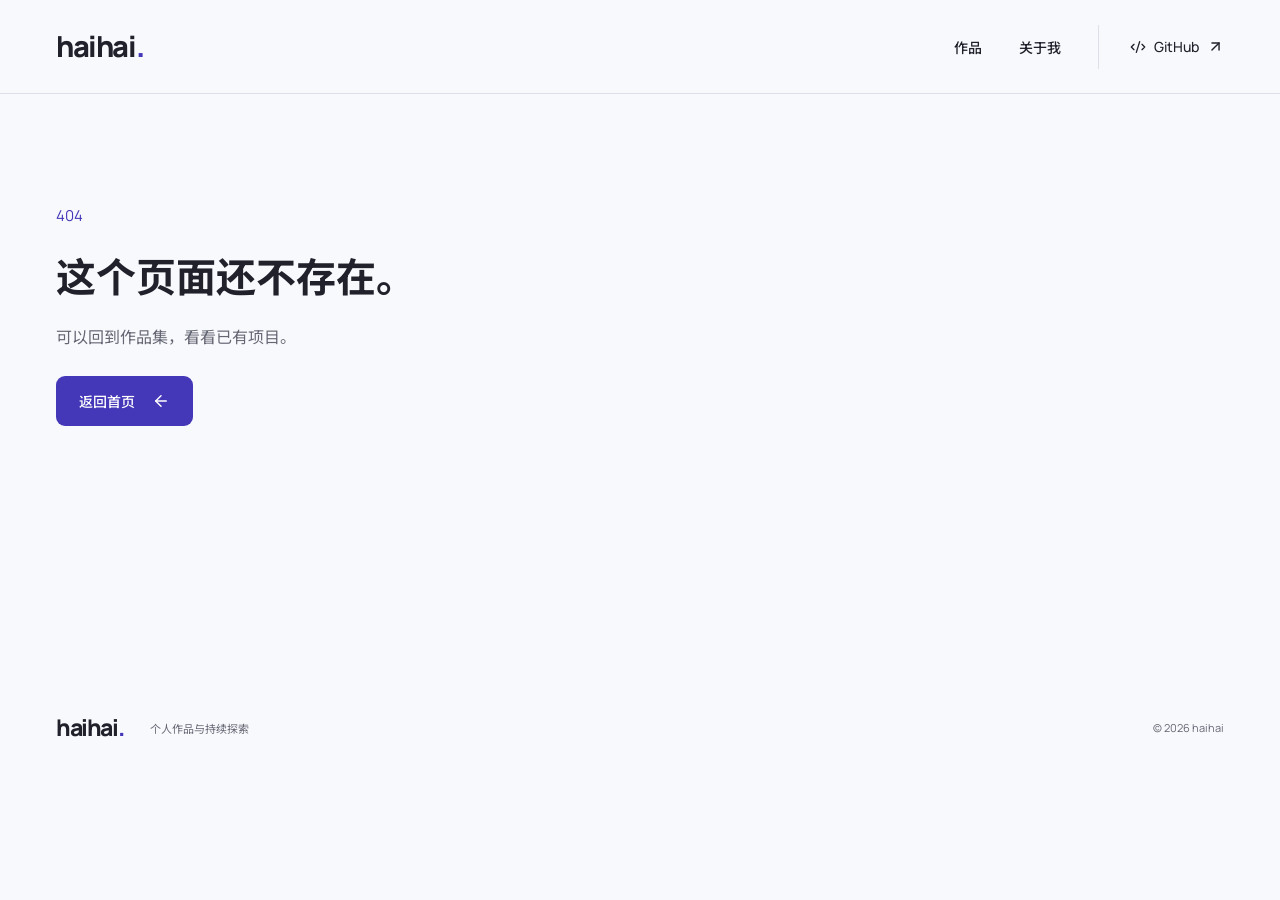
==== projects/campus-pilot/index.html @ 86b2cf73 "Publish frozen portfolio release 2026-10-14" ====
<!doctype html>
<html lang="zh-CN">
  <head>
    <meta charset="UTF-8" />
    <meta name="viewport" content="width=device-width, initial-scale=1.0" />
    <meta name="description" content="haihai 的个人作品集：Agent、RAG、知识图谱、MCP、Skills 与 AIGC。了解个人项目的用途、实现思路与关键取舍。" />
    <meta name="theme-color" content="#F8F9FC" />
    <link rel="icon" href="data:," />
    <title>CampusPilot — haihai / AI 作品集</title>
    <script type="module" crossorigin src="/assets/index-DrAfWuOy.js"></script>
    <link rel="stylesheet" crossorigin href="/assets/index-DLy2Nl23.css">
  </head>
  <body>
    <div id="root"></div>
  </body>
</html>
---- assets/index-DLy2Nl23.css ----
:root{--page:#f8f9fc;--surface:#fff;--ink:#20212b;--muted:#656774;--accent:#4437b8;--line:#dde0e8;--lilac:#eae5fa;--blue:#e3edf6;--peach:#f4e8dd;color:var(--ink);background:var(--page);font-family:Manrope Variable,Noto Sans SC,Microsoft YaHei,sans-serif;font-synthesis:none;text-rendering:optimizeLegibility}*{box-sizing:border-box}html{scroll-behavior:smooth;scroll-padding-top:100px}body{margin:0;min-width:320px;-webkit-font-smoothing:antialiased}button,input{font:inherit}button,a,input{-webkit-tap-highlight-color:transparent}button{cursor:pointer}a{color:inherit;text-decoration:none}p,h1,h2,h3{margin:0}svg{flex-shrink:0}::selection{background:#dbd4f8;color:#20212b}:focus-visible{outline:3px solid var(--accent);outline-offset:5px;border-radius:3px}main:focus{outline:none}.container{width:min(1200px,calc(100% - 112px));margin-inline:auto}.sr-only{position:absolute;width:1px;height:1px;padding:0;overflow:hidden;clip:rect(0,0,0,0);white-space:nowrap;border:0}.skip-link{position:fixed;top:10px;left:16px;transform:translateY(-150%);background:#fff;padding:16px;z-index:30}.skip-link:focus{transform:translateY(0)}.header{height:94px;border-bottom:1px solid var(--line)}.header-inner{height:100%;display:flex;align-items:center;justify-content:space-between}.wordmark{font-size:29px;font-weight:800;letter-spacing:-1.4px;line-height:1}.brand-dot{color:var(--accent)}.navigation{display:flex;align-items:center;gap:37px;font-size:14px;font-weight:500}.navigation>a{display:flex;align-items:center;gap:8px;min-height:44px;transition:color .16s}.navigation>a:hover{color:var(--accent)}.navigation .nav-github{padding-left:31px;border-left:1px solid var(--line)}.menu-toggle{display:none;background:transparent;border:none;min-height:44px;min-width:44px;align-items:center;justify-content:center}.hero{padding-top:74px}.hero-layout{display:grid;grid-template-columns:1.65fr 1fr;gap:40px;align-items:end;padding-top:36px}.hero h1{font-size:clamp(70px,7.4vw,106px);line-height:1.06;font-weight:600;letter-spacing:-7px}.hero-description{padding:0 0 5px 19px}.hero-chinese{font-size:26px;line-height:1.65;font-weight:500;letter-spacing:-.6px}.hero-copy{color:var(--muted);line-height:1.9;font-size:14px;margin-top:18px}.button{display:inline-flex;align-items:center;justify-content:center;gap:17px;min-height:50px;padding:14px 22px;font-size:14px;border:1px solid transparent;border-radius:9px;font-weight:500;transition:background .18s,transform .18s}.button-primary{color:#fff;background:var(--accent)}.button-primary:hover{background:#352994;transform:translateY(-2px)}.button-secondary{background:#fff;border-color:var(--line);color:var(--ink)}.hero-description .button{margin-top:24px}.hero-bottom{border-bottom:1px solid var(--line);display:flex;justify-content:space-between;margin-top:61px;padding-bottom:28px;font-size:12px;color:var(--muted)}.hero-bottom p{letter-spacing:.25px}.section{padding-top:77px}.section-heading{display:flex;justify-content:space-between;align-items:flex-end;margin-bottom:32px;gap:24px}.section-kicker{color:var(--muted);font-size:12px;font-weight:500;margin-bottom:13px}h2{font-size:29px;line-height:1.55;font-weight:500;letter-spacing:-.8px}.text-link{display:inline-flex;align-items:center;gap:10px;font-size:13px;font-weight:500;min-height:44px}.text-link:hover{color:var(--accent)}.featured-grid{display:grid;grid-template-columns:1.25fr 1fr 1fr;gap:18px}.featured-card{border-radius:15px;min-height:365px;padding:28px;display:flex;flex-direction:column;position:relative;transition:transform .2s}.featured-card:hover{transform:translateY(-5px)}.lilac{background:var(--lilac)}.blue{background:var(--blue)}.peach{background:var(--peach)}.card-top{display:flex;align-items:center;justify-content:space-between;font-size:11px;color:#505264}.card-title{margin-top:53px}.card-title h3{font-size:clamp(23px,2.3vw,31px);letter-spacing:-1.3px;font-weight:600;line-height:1.3;white-space:nowrap}.card-title>p{font-size:13px;color:#50515e;margin-top:8px}.card-description{margin-top:20px;font-size:14px;line-height:1.85;max-width:34ch}.card-bottom{margin-top:auto;padding-top:27px;display:flex;align-items:center;justify-content:space-between;gap:12px}.card-bottom>span:first-child{font-size:10px;color:#50515e}.card-action{width:35px;height:35px;display:inline-flex;justify-content:center;align-items:center;border-radius:50%;background:#ffffff8c}.work{padding-top:102px}.section-note{color:var(--muted);font-size:13px;line-height:1.8}.collection-controls{display:flex;justify-content:space-between;align-items:center;gap:24px;margin-top:39px}.filters{display:flex;gap:7px;flex-wrap:wrap}.filter{min-height:44px;border:0;padding:9px 18px;border-radius:7px;color:var(--muted);background:transparent;font-size:13px}.filter:hover{background:#eeedf6;color:var(--ink)}.filter.active{background:var(--ink);color:#fff}.search{display:flex;gap:10px;align-items:center;color:var(--muted);border:1px solid var(--line);background:var(--surface);border-radius:8px;padding:0 13px;height:44px;width:235px}.search input{background:transparent;border:0;outline:none;width:100%;font-size:12px;color:var(--ink);min-width:0}.search:focus-within{outline:2px solid var(--accent);outline-offset:3px}.search input:focus-visible{outline:none}.result-count{margin-top:26px;margin-bottom:9px;font-size:11px;color:var(--muted)}.project-row{display:grid;grid-template-columns:48px 230px 1fr 100px 22px;gap:23px;align-items:center;min-height:118px;border-top:1px solid var(--line);padding:24px 6px;transition:background .15s}.project-row:last-child{border-bottom:1px solid var(--line)}.project-row:hover{background:#f0f1f7}.project-symbol{width:48px;height:48px;display:flex;align-items:center;justify-content:center;border-radius:12px}.row-title h3{font-size:17px;font-weight:600;line-height:1.4;letter-spacing:-.6px}.row-title p{color:var(--muted);font-size:12px;margin-top:6px;line-height:1.7}.row-description{font-size:13px;color:var(--muted);line-height:1.85;max-width:48ch}.row-category{color:var(--muted);font-size:11px;text-align:right}.row-arrow{transition:transform .15s}.project-row:hover .row-arrow{transform:translate(2px,-2px);color:var(--accent)}.empty-state{text-align:center;padding:58px 16px;border-block:1px solid var(--line)}.empty-state>svg{color:var(--muted);margin-bottom:16px}.empty-state h3{font-size:19px;font-weight:500}.empty-state p{color:var(--muted);font-size:14px;margin:13px 0 20px}.about{display:grid;grid-template-columns:1fr 1fr;gap:120px;padding-top:114px;margin-top:65px;border-top:1px solid var(--line)}.about-head h2{font-size:34px;line-height:1.65}.about-head .text-link{margin-top:26px}.about-body>p{font-size:14px;line-height:2;color:var(--muted);margin-bottom:18px}.about-body .about-lead{color:var(--ink);font-size:20px;font-weight:500;margin-bottom:22px}.ability-list{margin-top:32px}.ability-list>div{display:grid;grid-template-columns:98px 1fr;gap:16px;padding:16px 0;border-bottom:1px solid var(--line);font-size:12px}.ability-list span{color:var(--muted)}.ability-list p{line-height:1.7}.contact{margin-top:100px;padding-block:55px;display:flex;align-items:center;justify-content:space-between;border-block:1px solid var(--line);gap:40px}.contact h2{font-size:32px}.contact p{color:var(--muted);margin-top:15px;font-size:12px;line-height:1.8}.footer{padding-block:37px;display:flex;align-items:center;gap:27px}.footer .wordmark{font-size:23px}.footer p,.footer>span{font-size:11px;color:var(--muted)}.footer>span{margin-left:auto}.back-link{display:inline-flex;align-items:center;gap:8px;color:var(--muted);font-size:13px;min-height:44px}.back-link:hover{color:var(--accent)}.detail-hero{padding-top:39px;padding-bottom:63px;border-bottom:1px solid var(--line)}.detail-heading{display:flex;justify-content:space-between;gap:70px;margin-top:45px}.detail-heading>div:first-child{max-width:820px}.detail-category{color:var(--accent);font-size:13px;display:flex;align-items:center;gap:17px}.detail-category span{color:var(--muted);font-size:11px;border-left:1px solid var(--line);padding-left:17px}.detail-heading h1{font-size:clamp(38px,5vw,70px);letter-spacing:-3px;line-height:1.3;font-weight:600;margin-top:17px;overflow-wrap:anywhere}.detail-subtitle{font-size:20px;margin-top:17px;line-height:1.6}.detail-summary{color:var(--muted);font-size:14px;line-height:1.9;margin-top:20px;max-width:54ch}.detail-heading .button{margin-top:28px}.detail-symbol{align-self:center;width:166px;height:184px;flex-shrink:0;border-radius:23px;display:flex;flex-direction:column;gap:21px;align-items:center;justify-content:center;color:#4b4b64}.detail-symbol span{font-size:13px}.detail-body{display:grid;grid-template-columns:230px 1fr;gap:75px;margin-top:65px}.detail-aside{align-self:start;position:sticky;top:35px}.detail-aside>p,.detail-stack>p{font-size:11px;color:var(--muted);margin-bottom:17px}.detail-aside nav{display:flex;flex-direction:column;gap:2px}.detail-aside nav a{font-size:13px;min-height:40px;display:flex;align-items:center}.detail-aside nav a:hover{color:var(--accent)}.detail-stack{margin-top:42px;display:flex;flex-direction:column;align-items:start;gap:10px}.detail-stack>p{margin-bottom:5px}.detail-stack>span{font-size:12px;background:#edeff5;padding:7px 11px;border-radius:5px}.detail-article{max-width:775px}.detail-article section{padding-bottom:56px;margin-bottom:48px;border-bottom:1px solid var(--line)}.detail-article h2{font-size:27px;margin-bottom:23px}.detail-article p{font-size:15px;line-height:2;color:var(--muted)}.detail-article .section-kicker{font-size:12px;margin-bottom:13px}.detail-article h3{font-size:17px;font-weight:500;margin-bottom:12px}.approach-list{display:flex;flex-direction:column;gap:28px;margin-top:33px}.approach-list>div{display:flex;gap:18px}.approach-check{width:26px;height:26px;background:var(--lilac);display:flex;align-items:center;justify-content:center;border-radius:50%;flex-shrink:0;margin-top:2px;color:var(--accent)}.outcome{margin-top:34px;padding:27px 29px;border-radius:11px}.outcome>span{font-size:12px}.outcome>p{color:var(--ink);margin-top:12px;font-size:16px}.next-project{padding-top:12px;padding-bottom:58px;border-bottom:1px solid var(--line);display:flex;align-items:center;justify-content:space-between;gap:30px}.next-project span{font-size:12px;color:var(--muted)}.next-project h2{margin-top:17px;font-size:33px}.next-project p{margin-top:7px;color:var(--muted);font-size:13px}.next-arrow{width:57px;height:57px;display:flex;align-items:center;justify-content:center;border:1px solid var(--line);border-radius:50%}.next-arrow:hover{background:var(--lilac)}.not-found{padding-block:110px;min-height:65vh}.not-found>span{color:var(--accent);font-size:15px}.not-found h1{font-size:40px;margin-top:20px}.not-found p{margin-top:20px;color:var(--muted)}.not-found .button{margin-top:28px}@media(min-width:1600px){.hero h1{font-size:110px}}@media(max-width:1120px){.container{width:calc(100% - 72px)}.hero-layout{grid-template-columns:1.4fr 1fr;gap:28px}.hero h1{font-size:82px;letter-spacing:-5px}.hero-description{padding-left:0}.hero-chinese{font-size:23px}.featured-card{padding:23px}.card-title h3{font-size:25px}.project-row{grid-template-columns:44px 210px 1fr 22px;gap:17px}.row-category{display:none}.about{gap:70px}.detail-body{grid-template-columns:170px 1fr;gap:40px}}@media(max-width:850px){.hero{padding-top:54px}.hero-layout{grid-template-columns:1fr;gap:31px}.hero h1{font-size:clamp(70px,10vw,92px);letter-spacing:-5px}.hero-description{display:grid;grid-template-columns:1fr 1fr;gap:0 27px;align-items:start}.hero-copy{margin-top:0}.hero-description .button{grid-column:2;justify-self:start;margin-top:17px}.hero-chinese{grid-row:1 / span 2}.hero-bottom{margin-top:42px}.featured-grid{grid-template-columns:1fr 1fr}.featured-card:first-child{grid-column:1 / -1;min-height:280px}.featured-card{min-height:320px}.featured-card:first-child .card-title{margin-top:33px}.featured-card:first-child .card-description{max-width:45ch}.project-row{grid-template-columns:44px 1fr 22px;gap:19px;min-height:100px}.row-description{display:none}.about{grid-template-columns:1fr 1.1fr;gap:38px}.about-head h2{font-size:26px}.section-note{display:none}.detail-heading{gap:35px}.detail-symbol{width:125px;height:150px}.detail-body{grid-template-columns:1fr;gap:40px}.detail-aside{position:static;padding-bottom:23px;border-bottom:1px solid var(--line)}.detail-aside nav{flex-direction:row;gap:24px;flex-wrap:wrap}.detail-stack{flex-direction:row;flex-wrap:wrap;gap:9px;margin-top:19px;align-items:center}.detail-stack>p{margin:0 10px 0 0}}@media(max-width:600px){html{scroll-padding-top:24px}.container{width:calc(100% - 40px)}.header{height:76px;position:relative}.wordmark{font-size:27px}.menu-toggle{display:flex}.navigation{display:none;position:absolute;top:75px;left:0;right:0;padding:14px 20px;background:var(--page);border-bottom:1px solid var(--line);z-index:10;box-shadow:0 8px 15px #20212b08;gap:6px}.navigation.is-open{display:flex;flex-direction:column;align-items:stretch}.navigation>a{min-height:48px;padding:8px 12px}.navigation .nav-github{border-left:0;padding-left:12px}.hero{padding-top:44px}.hero-layout{padding-top:29px;gap:29px}.hero h1{font-size:clamp(48px,13.2vw,76px);line-height:1.09;letter-spacing:-3.3px}.hero-description{display:block}.hero-chinese{font-size:23px;line-height:1.6}.hero-chinese br{display:none}.hero-copy{margin-top:15px;font-size:13px;line-height:1.9}.desktop-break{display:none}.hero-description .button{margin-top:22px}.button{min-height:48px;padding:12px 19px;font-size:13px}.hero-bottom{margin-top:34px;padding-bottom:21px;gap:15px;font-size:10px}.hero-bottom>span{white-space:nowrap}.section{padding-top:50px}.section-heading{align-items:end;gap:12px;margin-bottom:24px}.section-kicker{font-size:10px;margin-bottom:9px}h2{font-size:22px;letter-spacing:-.5px}.section-heading .text-link{font-size:11px;gap:5px;flex-shrink:0}.featured-grid{grid-template-columns:1fr;gap:14px}.featured-card:first-child{grid-column:auto;min-height:300px}.featured-card{min-height:300px;padding:25px;border-radius:13px}.card-title,.featured-card:first-child .card-title{margin-top:34px}.card-title h3{font-size:31px}.card-title>p{font-size:12px}.card-description{margin-top:17px;max-width:35ch;font-size:13px}.card-bottom{padding-top:20px}.card-bottom>span:first-child{font-size:10px}.work{padding-top:68px}.collection-controls{flex-direction:column;align-items:stretch;gap:17px;margin-top:28px}.filters{gap:3px;justify-content:space-between}.filter{min-width:46px;padding:9px 12px;font-size:12px}.search{width:100%}.result-count{margin-top:21px}.project-row{gap:14px;padding-block:22px;grid-template-columns:42px minmax(0,1fr) 20px}.project-symbol{width:42px;height:42px;border-radius:10px}.row-title h3{font-size:15px;letter-spacing:-.5px}.row-title p{font-size:10px}.row-arrow{width:19px}.about{grid-template-columns:1fr;gap:35px;padding-top:49px;margin-top:56px}.about-head h2{font-size:29px}.about-head .text-link{margin-top:15px}.about-body>p{font-size:13px}.about-body .about-lead{font-size:19px}.ability-list>div{grid-template-columns:86px 1fr;gap:12px;font-size:11px}.contact{flex-direction:column;align-items:start;margin-top:58px;padding-block:40px;gap:24px}.contact h2{font-size:28px}.contact p{font-size:11px}.footer{padding-block:28px;flex-wrap:wrap;gap:17px}.footer p,.footer>span{font-size:10px}.footer .wordmark{font-size:22px}.detail-hero{padding-top:23px;padding-bottom:35px}.detail-heading{margin-top:30px;gap:0}.detail-heading h1{font-size:39px;letter-spacing:-1.8px}.detail-subtitle{font-size:17px;margin-top:13px}.detail-summary{font-size:13px;margin-top:15px}.detail-symbol{display:none}.detail-body{margin-top:33px;gap:35px}.detail-aside nav{gap:0;justify-content:space-between}.detail-aside nav a{font-size:11px;min-height:44px}.detail-stack{gap:6px}.detail-stack>span{font-size:10px}.detail-article h2{font-size:23px}.detail-article p{font-size:13px}.detail-article section{margin-bottom:35px;padding-bottom:35px}.detail-article h3{font-size:16px}.approach-list>div{gap:12px}.outcome{padding:23px}.outcome>p{font-size:14px}.next-project{padding-bottom:38px}.next-project h2{font-size:26px;overflow-wrap:anywhere}.next-project p{font-size:11px}.next-arrow{width:46px;height:46px;flex-shrink:0}.not-found{padding-block:65px}.not-found h1{font-size:29px}}@media(prefers-reduced-motion:reduce){html{scroll-behavior:auto}*,*:before,*:after{animation:none!important;transition:none!important}}@font-face{font-family:Manrope Variable;font-style:normal;font-display:swap;font-weight:200 800;src:url([data-uri]) format("woff2-variations");unicode-range:U+0460-052F,U+1C80-1C8A,U+20B4,U+2DE0-2DFF,U+A640-A69F,U+FE2E-FE2F}@font-face{font-family:Manrope Variable;font-style:normal;font-display:swap;font-weight:200 800;src:url(/assets/manrope-cyrillic-wght-normal-Dvxsihut.woff2) format("woff2-variations");unicode-range:U+0301,U+0400-045F,U+0490-0491,U+04B0-04B1,U+2116}@font-face{font-family:Manrope Variable;font-style:normal;font-display:swap;font-weight:200 800;src:url(/assets/manrope-greek-wght-normal-DL7QRZyv.woff2) format("woff2-variations");unicode-range:U+0370-0377,U+037A-037F,U+0384-038A,U+038C,U+038E-03A1,U+03A3-03FF}@font-face{font-family:Manrope Variable;font-style:normal;font-display:swap;font-weight:200 800;src:url(/assets/manrope-vietnamese-wght-normal-usUDDRr7.woff2) format("woff2-variations");unicode-range:U+0102-0103,U+0110-0111,U+0128-0129,U+0168-0169,U+01A0-01A1,U+01AF-01B0,U+0300-0301,U+0303-0304,U+0308-0309,U+0323,U+0329,U+1EA0-1EF9,U+20AB}@font-face{font-family:Manrope Variable;font-style:normal;font-display:swap;font-weight:200 800;src:url(/assets/manrope-latin-ext-wght-normal-Ch3YOpNY.woff2) format("woff2-variations");unicode-range:U+0100-02BA,U+02BD-02C5,U+02C7-02CC,U+02CE-02D7,U+02DD-02FF,U+0304,U+0308,U+0329,U+1D00-1DBF,U+1E00-1E9F,U+1EF2-1EFF,U+2020,U+20A0-20AB,U+20AD-20C0,U+2113,U+2C60-2C7F,U+A720-A7FF}@font-face{font-family:Manrope Variable;font-style:normal;font-display:swap;font-weight:200 800;src:url(/assets/manrope-latin-wght-normal-DHIcAJRg.woff2) format("woff2-variations");unicode-range:U+0000-00FF,U+0131,U+0152-0153,U+02BB-02BC,U+02C6,U+02DA,U+02DC,U+0304,U+0308,U+0329,U+2000-206F,U+20AC,U+2122,U+2191,U+2193,U+2212,U+2215,U+FEFF,U+FFFD}@font-face{font-family:Noto Sans SC;font-style:normal;font-display:swap;font-weight:400;src:url(/fonts/noto-sans-sc-400.woff2) format("woff2")}@font-face{font-family:Noto Sans SC;font-style:normal;font-display:swap;font-weight:500;src:url(/fonts/noto-sans-sc-500.woff2) format("woff2")}@font-face{font-family:Noto Sans SC;font-style:normal;font-display:swap;font-weight:600;src:url(/fonts/noto-sans-sc-600.woff2) format("woff2")}@font-face{font-family:Noto Sans SC;font-style:normal;font-display:swap;font-weight:700;src:url(/fonts/noto-sans-sc-700.woff2) format("woff2")}
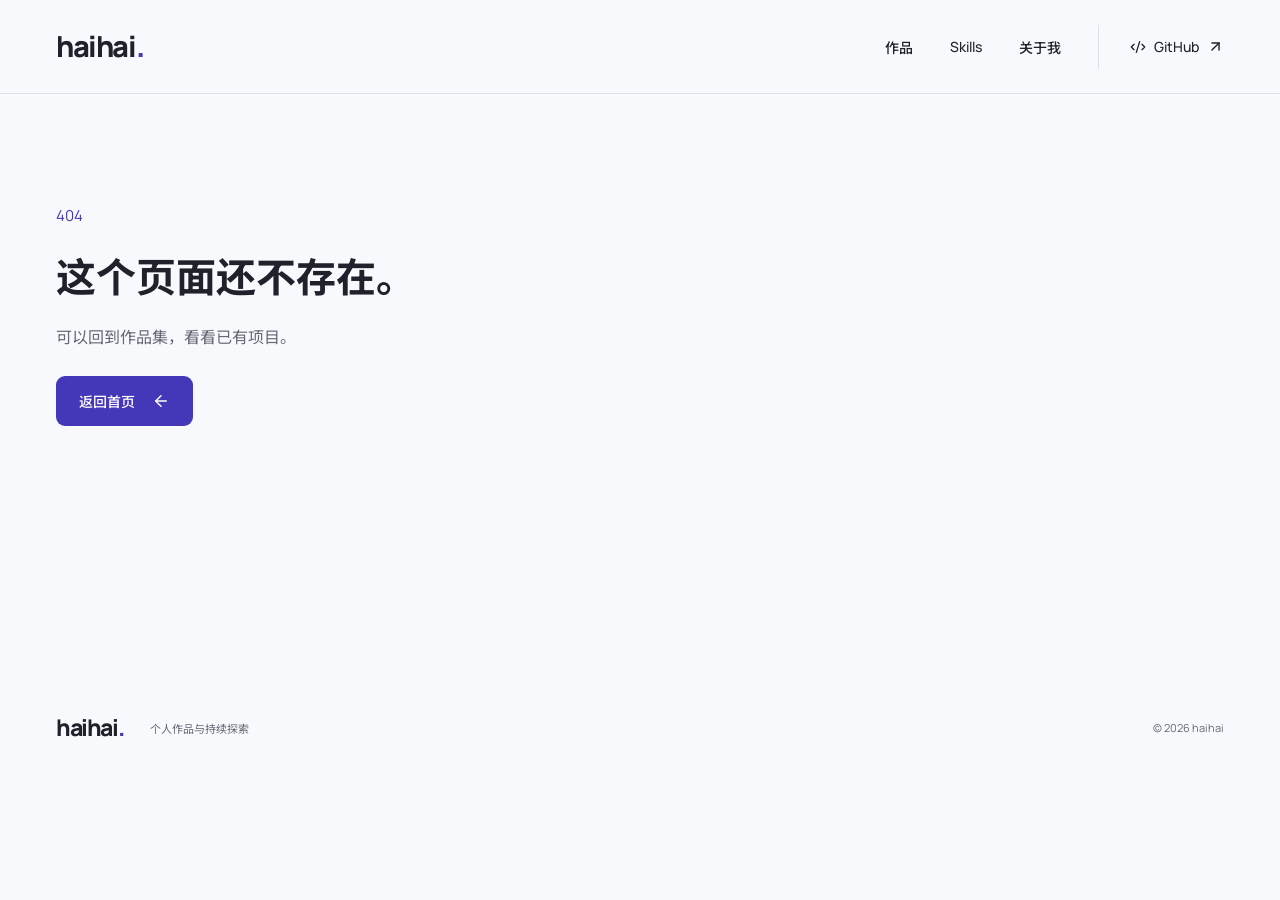
==== commit 6d20fed3: "Publish optimized portfolio release 2026-10-15-optimized" ====
--- a/projects/campus-pilot/index.html
+++ b/projects/campus-pilot/index.html
@@ -3,12 +3,23 @@
   <head>
     <meta charset="UTF-8" />
     <meta name="viewport" content="width=device-width, initial-scale=1.0" />
-    <meta name="description" content="haihai 的个人作品集：Agent、RAG、知识图谱、MCP、Skills 与 AIGC。了解个人项目的用途、实现思路与关键取舍。" />
+    <meta name="description" content="CampusPilot：把分散的入学资料，变成有依据的回答和可执行的办理清单。" />
     <meta name="theme-color" content="#F8F9FC" />
-    <link rel="icon" href="data:," />
+    <link rel="icon" type="image/svg+xml" href="/favicon.svg" />
+    <link rel="canonical" href="https://haitech.asia/projects/campus-pilot/" />
+    <meta name="robots" content="index,follow" />
+    <meta property="og:type" content="website" />
+    <meta property="og:locale" content="zh_CN" />
+    <meta property="og:site_name" content="haihai" />
+    <meta property="og:title" content="CampusPilot — haihai / AI 作品集" />
+    <meta property="og:description" content="CampusPilot：把分散的入学资料，变成有依据的回答和可执行的办理清单。" />
+    <meta property="og:url" content="https://haitech.asia/projects/campus-pilot/" />
+    <meta name="twitter:card" content="summary" />
+    <meta name="twitter:title" content="CampusPilot — haihai / AI 作品集" />
+    <meta name="twitter:description" content="CampusPilot：把分散的入学资料，变成有依据的回答和可执行的办理清单。" />
     <title>CampusPilot — haihai / AI 作品集</title>
-    <script type="module" crossorigin src="/assets/index-DrAfWuOy.js"></script>
-    <link rel="stylesheet" crossorigin href="/assets/index-DLy2Nl23.css">
+    <script type="module" crossorigin src="/assets/index-CX5y5jsc.js"></script>
+    <link rel="stylesheet" crossorigin href="/assets/index-xXXMMQeO.css">
   </head>
   <body>
     <div id="root"></div>
--- a/assets/index-xXXMMQeO.css
+++ b/assets/index-xXXMMQeO.css
@@ -0,0 +1 @@
+:root{--page:#f8f9fc;--surface:#fff;--ink:#20212b;--muted:#656774;--accent:#4437b8;--line:#dde0e8;--lilac:#eae5fa;--blue:#e3edf6;--peach:#f4e8dd;color:var(--ink);background:var(--page);font-family:Manrope Variable,Noto Sans SC,Microsoft YaHei,sans-serif;font-synthesis:none;text-rendering:optimizeLegibility}*{box-sizing:border-box}html{scroll-behavior:smooth;scroll-padding-top:100px}body{margin:0;min-width:320px;-webkit-font-smoothing:antialiased}button,input{font:inherit}button,a,input{-webkit-tap-highlight-color:transparent}button{cursor:pointer}a{color:inherit;text-decoration:none}p,h1,h2,h3{margin:0}svg{flex-shrink:0}::selection{background:#dbd4f8;color:#20212b}:focus-visible{outline:3px solid var(--accent);outline-offset:5px;border-radius:3px}main:focus{outline:none}.container{width:min(1200px,calc(100% - 112px));margin-inline:auto}.sr-only{position:absolute;width:1px;height:1px;padding:0;overflow:hidden;clip:rect(0,0,0,0);white-space:nowrap;border:0}.skip-link{position:fixed;top:10px;left:16px;transform:translateY(-150%);background:#fff;padding:16px;z-index:30}.skip-link:focus{transform:translateY(0)}.header{height:94px;border-bottom:1px solid var(--line)}.header-inner{height:100%;display:flex;align-items:center;justify-content:space-between}.wordmark{font-size:29px;font-weight:800;letter-spacing:-1.4px;line-height:1}.brand-dot{color:var(--accent)}.navigation{display:flex;align-items:center;gap:37px;font-size:14px;font-weight:500}.navigation>a{display:flex;align-items:center;gap:8px;min-height:44px;transition:color .16s}.navigation>a:hover{color:var(--accent)}.navigation .nav-github{padding-left:31px;border-left:1px solid var(--line)}.menu-toggle{display:none;background:transparent;border:none;min-height:44px;min-width:44px;align-items:center;justify-content:center}.hero{padding-top:74px}.hero-layout{display:grid;grid-template-columns:1.65fr 1fr;gap:40px;align-items:end;padding-top:36px}.hero h1{font-size:clamp(70px,7.4vw,106px);line-height:1.06;font-weight:600;letter-spacing:-7px}.hero-description{padding:0 0 5px 19px}.hero-chinese{font-size:26px;line-height:1.65;font-weight:500;letter-spacing:-.6px}.hero-copy{color:var(--muted);line-height:1.9;font-size:14px;margin-top:18px}.button{display:inline-flex;align-items:center;justify-content:center;gap:17px;min-height:50px;padding:14px 22px;font-size:14px;border:1px solid transparent;border-radius:9px;font-weight:500;transition:background .18s,transform .18s}.button-primary{color:#fff;background:var(--accent)}.button-primary:hover{background:#352994;transform:translateY(-2px)}.button-secondary{background:#fff;border-color:var(--line);color:var(--ink)}.hero-description .button{margin-top:24px}.hero-bottom{border-bottom:1px solid var(--line);display:flex;justify-content:space-between;margin-top:61px;padding-bottom:28px;font-size:12px;color:var(--muted)}.hero-bottom p{letter-spacing:.25px}.section{padding-top:77px}.section-heading{display:flex;justify-content:space-between;align-items:flex-end;margin-bottom:32px;gap:24px}.section-kicker{color:var(--muted);font-size:12px;font-weight:500;margin-bottom:13px}h2{font-size:29px;line-height:1.55;font-weight:500;letter-spacing:-.8px}.text-link{display:inline-flex;align-items:center;gap:10px;font-size:13px;font-weight:500;min-height:44px}.text-link:hover{color:var(--accent)}.featured-grid{display:grid;grid-template-columns:1.25fr 1fr 1fr;gap:18px}.featured-card{border-radius:15px;min-height:365px;padding:28px;display:flex;flex-direction:column;position:relative;transition:transform .2s}.featured-card:hover{transform:translateY(-5px)}.lilac{background:var(--lilac)}.blue{background:var(--blue)}.peach{background:var(--peach)}.card-top{display:flex;align-items:center;justify-content:space-between;font-size:11px;color:#505264}.card-title{margin-top:53px}.card-title h3{font-size:clamp(23px,2.3vw,31px);letter-spacing:-1.3px;font-weight:600;line-height:1.3;white-space:nowrap}.card-title>p{font-size:13px;color:#50515e;margin-top:8px}.card-description{margin-top:20px;font-size:14px;line-height:1.85;max-width:34ch}.card-bottom{margin-top:auto;padding-top:27px;display:flex;align-items:center;justify-content:space-between;gap:12px}.card-bottom>span:first-child{font-size:10px;color:#50515e}.card-action{width:35px;height:35px;display:inline-flex;justify-content:center;align-items:center;border-radius:50%;background:#ffffff8c}.work{padding-top:102px}.section-note{color:var(--muted);font-size:13px;line-height:1.8}.collection-controls{display:flex;justify-content:space-between;align-items:center;gap:24px;margin-top:39px}.filters{display:flex;gap:7px;flex-wrap:wrap}.filter{min-height:44px;border:0;padding:9px 18px;border-radius:7px;color:var(--muted);background:transparent;font-size:13px}.filter:hover{background:#eeedf6;color:var(--ink)}.filter.active{background:var(--ink);color:#fff}.search{display:flex;gap:10px;align-items:center;color:var(--muted);border:1px solid var(--line);background:var(--surface);border-radius:8px;padding:0 13px;height:44px;width:235px}.search input{background:transparent;border:0;outline:none;width:100%;font-size:12px;color:var(--ink);min-width:0}.search:focus-within{outline:2px solid var(--accent);outline-offset:3px}.search input:focus-visible{outline:none}.result-count{margin-top:26px;margin-bottom:9px;font-size:11px;color:var(--muted)}.project-row{display:grid;grid-template-columns:48px 230px 1fr 100px 22px;gap:23px;align-items:center;min-height:118px;border-top:1px solid var(--line);padding:24px 6px;transition:background .15s}.project-row:last-child{border-bottom:1px solid var(--line)}.project-row:hover{background:#f0f1f7}.project-symbol{width:48px;height:48px;display:flex;align-items:center;justify-content:center;border-radius:12px}.row-title h3{font-size:17px;font-weight:600;line-height:1.4;letter-spacing:-.6px}.row-title p{color:var(--muted);font-size:12px;margin-top:6px;line-height:1.7}.row-description{font-size:13px;color:var(--muted);line-height:1.85;max-width:48ch}.row-category{color:var(--muted);font-size:11px;text-align:right}.row-arrow{transition:transform .15s}.project-row:hover .row-arrow{transform:translate(2px,-2px);color:var(--accent)}.empty-state{text-align:center;padding:58px 16px;border-block:1px solid var(--line)}.empty-state>svg{color:var(--muted);margin-bottom:16px}.empty-state h3{font-size:19px;font-weight:500}.empty-state p{color:var(--muted);font-size:14px;margin:13px 0 20px}.about{display:grid;grid-template-columns:1fr 1fr;gap:120px;padding-top:114px;margin-top:65px;border-top:1px solid var(--line)}.about-head h2{font-size:34px;line-height:1.65}.about-head .text-link{margin-top:26px}.about-body>p{font-size:14px;line-height:2;color:var(--muted);margin-bottom:18px}.about-body .about-lead{color:var(--ink);font-size:20px;font-weight:500;margin-bottom:22px}.ability-list{margin-top:32px}.ability-list>div{display:grid;grid-template-columns:98px 1fr;gap:16px;padding:16px 0;border-bottom:1px solid var(--line);font-size:12px}.ability-list span{color:var(--muted)}.ability-list p{line-height:1.7}.contact{margin-top:100px;padding-block:55px;display:flex;align-items:center;justify-content:space-between;border-block:1px solid var(--line);gap:40px}.contact h2{font-size:32px}.contact p{color:var(--muted);margin-top:15px;font-size:12px;line-height:1.8}.footer{padding-block:37px;display:flex;align-items:center;gap:27px}.footer .wordmark{font-size:23px}.footer p,.footer>span{font-size:11px;color:var(--muted)}.footer>span{margin-left:auto}.back-link{display:inline-flex;align-items:center;gap:8px;color:var(--muted);font-size:13px;min-height:44px}.back-link:hover{color:var(--accent)}.detail-hero{padding-top:39px;padding-bottom:63px;border-bottom:1px solid var(--line)}.detail-heading{display:flex;justify-content:space-between;gap:70px;margin-top:45px}.detail-heading>div:first-child{max-width:820px}.detail-category{color:var(--accent);font-size:13px;display:flex;align-items:center;gap:17px}.detail-category span{color:var(--muted);font-size:11px;border-left:1px solid var(--line);padding-left:17px}.detail-heading h1{font-size:clamp(38px,5vw,70px);letter-spacing:-3px;line-height:1.3;font-weight:600;margin-top:17px;overflow-wrap:anywhere}.detail-subtitle{font-size:20px;margin-top:17px;line-height:1.6}.detail-summary{color:var(--muted);font-size:14px;line-height:1.9;margin-top:20px;max-width:54ch}.detail-heading .button{margin-top:28px}.detail-symbol{align-self:center;width:166px;height:184px;flex-shrink:0;border-radius:23px;display:flex;flex-direction:column;gap:21px;align-items:center;justify-content:center;color:#4b4b64}.detail-symbol span{font-size:13px}.detail-body{display:grid;grid-template-columns:230px 1fr;gap:75px;margin-top:65px}.detail-aside{align-self:start;position:sticky;top:35px}.detail-aside>p,.detail-stack>p{font-size:11px;color:var(--muted);margin-bottom:17px}.detail-aside nav{display:flex;flex-direction:column;gap:2px}.detail-aside nav a{font-size:13px;min-height:40px;display:flex;align-items:center}.detail-aside nav a:hover{color:var(--accent)}.detail-stack{margin-top:42px;display:flex;flex-direction:column;align-items:start;gap:10px}.detail-stack>p{margin-bottom:5px}.detail-stack>span{font-size:12px;background:#edeff5;padding:7px 11px;border-radius:5px}.detail-article{max-width:775px}.detail-article section{padding-bottom:56px;margin-bottom:48px;border-bottom:1px solid var(--line)}.detail-article h2{font-size:27px;margin-bottom:23px}.detail-article p{font-size:15px;line-height:2;color:var(--muted)}.detail-article .section-kicker{font-size:12px;margin-bottom:13px}.detail-article h3{font-size:17px;font-weight:500;margin-bottom:12px}.approach-list{display:flex;flex-direction:column;gap:28px;margin-top:33px}.approach-list>div{display:flex;gap:18px}.approach-check{width:26px;height:26px;background:var(--lilac);display:flex;align-items:center;justify-content:center;border-radius:50%;flex-shrink:0;margin-top:2px;color:var(--accent)}.outcome{margin-top:34px;padding:27px 29px;border-radius:11px}.outcome>span{font-size:12px}.outcome>p{color:var(--ink);margin-top:12px;font-size:16px}.next-project{padding-top:12px;padding-bottom:58px;border-bottom:1px solid var(--line);display:flex;align-items:center;justify-content:space-between;gap:30px}.next-project span{font-size:12px;color:var(--muted)}.next-project h2{margin-top:17px;font-size:33px}.next-project p{margin-top:7px;color:var(--muted);font-size:13px}.next-arrow{width:57px;height:57px;display:flex;align-items:center;justify-content:center;border:1px solid var(--line);border-radius:50%}.next-arrow:hover{background:var(--lilac)}.not-found{padding-block:110px;min-height:65vh}.not-found>span{color:var(--accent);font-size:15px}.not-found h1{font-size:40px;margin-top:20px}.not-found p{margin-top:20px;color:var(--muted)}.not-found .button{margin-top:28px}@media(min-width:1600px){.hero h1{font-size:110px}}@media(max-width:1120px){.container{width:calc(100% - 72px)}.hero-layout{grid-template-columns:1.4fr 1fr;gap:28px}.hero h1{font-size:82px;letter-spacing:-5px}.hero-description{padding-left:0}.hero-chinese{font-size:23px}.featured-card{padding:23px}.card-title h3{font-size:25px}.project-row{grid-template-columns:44px 210px 1fr 22px;gap:17px}.row-category{display:none}.about{gap:70px}.detail-body{grid-template-columns:170px 1fr;gap:40px}}@media(max-width:850px){.hero{padding-top:54px}.hero-layout{grid-template-columns:1fr;gap:31px}.hero h1{font-size:clamp(70px,10vw,92px);letter-spacing:-5px}.hero-description{display:grid;grid-template-columns:1fr 1fr;gap:0 27px;align-items:start}.hero-copy{margin-top:0}.hero-description .button{grid-column:2;justify-self:start;margin-top:17px}.hero-chinese{grid-row:1 / span 2}.hero-bottom{margin-top:42px}.featured-grid{grid-template-columns:1fr 1fr}.featured-card:first-child{grid-column:1 / -1;min-height:280px}.featured-card{min-height:320px}.featured-card:first-child .card-title{margin-top:33px}.featured-card:first-child .card-description{max-width:45ch}.project-row{grid-template-columns:44px 1fr 22px;gap:19px;min-height:100px}.row-description{display:none}.about{grid-template-columns:1fr 1.1fr;gap:38px}.about-head h2{font-size:26px}.section-note{display:none}.detail-heading{gap:35px}.detail-symbol{width:125px;height:150px}.detail-body{grid-template-columns:1fr;gap:40px}.detail-aside{position:static;padding-bottom:23px;border-bottom:1px solid var(--line)}.detail-aside nav{flex-direction:row;gap:24px;flex-wrap:wrap}.detail-stack{flex-direction:row;flex-wrap:wrap;gap:9px;margin-top:19px;align-items:center}.detail-stack>p{margin:0 10px 0 0}}@media(max-width:600px){html{scroll-padding-top:24px}.container{width:calc(100% - 40px)}.header{height:76px;position:relative}.wordmark{font-size:27px}.menu-toggle{display:flex}.navigation{display:none;position:absolute;top:75px;left:0;right:0;padding:14px 20px;background:var(--page);border-bottom:1px solid var(--line);z-index:10;box-shadow:0 8px 15px #20212b08;gap:6px}.navigation.is-open{display:flex;flex-direction:column;align-items:stretch}.navigation>a{min-height:48px;padding:8px 12px}.navigation .nav-github{border-left:0;padding-left:12px}.hero{padding-top:44px}.hero-layout{padding-top:29px;gap:29px}.hero h1{font-size:clamp(48px,13.2vw,76px);line-height:1.09;letter-spacing:-3.3px}.hero-description{display:block}.hero-chinese{font-size:23px;line-height:1.6}.hero-chinese br{display:none}.hero-copy{margin-top:15px;font-size:13px;line-height:1.9}.desktop-break{display:none}.hero-description .button{margin-top:22px}.button{min-height:48px;padding:12px 19px;font-size:13px}.hero-bottom{margin-top:34px;padding-bottom:21px;gap:15px;font-size:10px}.hero-bottom>span{white-space:nowrap}.section{padding-top:50px}.section-heading{align-items:end;gap:12px;margin-bottom:24px}.section-kicker{font-size:10px;margin-bottom:9px}h2{font-size:22px;letter-spacing:-.5px}.section-heading .text-link{font-size:11px;gap:5px;flex-shrink:0}.featured-grid{grid-template-columns:1fr;gap:14px}.featured-card:first-child{grid-column:auto;min-height:300px}.featured-card{min-height:300px;padding:25px;border-radius:13px}.card-title,.featured-card:first-child .card-title{margin-top:34px}.card-title h3{font-size:31px}.card-title>p{font-size:12px}.card-description{margin-top:17px;max-width:35ch;font-size:13px}.card-bottom{padding-top:20px}.card-bottom>span:first-child{font-size:10px}.work{padding-top:68px}.collection-controls{flex-direction:column;align-items:stretch;gap:17px;margin-top:28px}.filters{gap:3px;justify-content:space-between}.filter{min-width:46px;padding:9px 12px;font-size:12px}.search{width:100%}.result-count{margin-top:21px}.project-row{gap:14px;padding-block:22px;grid-template-columns:42px minmax(0,1fr) 20px}.project-symbol{width:42px;height:42px;border-radius:10px}.row-title h3{font-size:15px;letter-spacing:-.5px}.row-title p{font-size:10px}.row-arrow{width:19px}.about{grid-template-columns:1fr;gap:35px;padding-top:49px;margin-top:56px}.about-head h2{font-size:29px}.about-head .text-link{margin-top:15px}.about-body>p{font-size:13px}.about-body .about-lead{font-size:19px}.ability-list>div{grid-template-columns:86px 1fr;gap:12px;font-size:11px}.contact{flex-direction:column;align-items:start;margin-top:58px;padding-block:40px;gap:24px}.contact h2{font-size:28px}.contact p{font-size:11px}.footer{padding-block:28px;flex-wrap:wrap;gap:17px}.footer p,.footer>span{font-size:10px}.footer .wordmark{font-size:22px}.detail-hero{padding-top:23px;padding-bottom:35px}.detail-heading{margin-top:30px;gap:0}.detail-heading h1{font-size:39px;letter-spacing:-1.8px}.detail-subtitle{font-size:17px;margin-top:13px}.detail-summary{font-size:13px;margin-top:15px}.detail-symbol{display:none}.detail-body{margin-top:33px;gap:35px}.detail-aside nav{gap:0;justify-content:space-between}.detail-aside nav a{font-size:11px;min-height:44px}.detail-stack{gap:6px}.detail-stack>span{font-size:10px}.detail-article h2{font-size:23px}.detail-article p{font-size:13px}.detail-article section{margin-bottom:35px;padding-bottom:35px}.detail-article h3{font-size:16px}.approach-list>div{gap:12px}.outcome{padding:23px}.outcome>p{font-size:14px}.next-project{padding-bottom:38px}.next-project h2{font-size:26px;overflow-wrap:anywhere}.next-project p{font-size:11px}.next-arrow{width:46px;height:46px;flex-shrink:0}.not-found{padding-block:65px}.not-found h1{font-size:29px}}@media(prefers-reduced-motion:reduce){html{scroll-behavior:auto}*,*:before,*:after{animation:none!important;transition:none!important}}.card-title h3{white-space:normal;overflow-wrap:normal;font-size:clamp(24px,2.1vw,29px);letter-spacing:-1px}.card-title{min-height:83px}.featured-card{min-height:385px}.card-description{margin-top:15px}.row-title .row-mobile-summary{display:none}.row-title{min-width:0}.row-title h3{overflow-wrap:anywhere}.skills{padding-top:102px}.skills .section-heading h2{max-width:25ch}.skills-list{display:grid;grid-template-columns:1fr 1fr;gap:0 42px;align-items:start;border-top:1px solid var(--line)}.skill-item{border-bottom:1px solid var(--line);min-width:0;scroll-margin-top:30px}.skill-item summary{list-style:none;cursor:pointer;display:flex;align-items:start;justify-content:space-between;gap:22px;padding:26px 0;min-height:144px}.skill-item summary::-webkit-details-marker{display:none}.skill-item summary:hover h3{color:var(--accent)}.skill-summary h3{font-size:18px;letter-spacing:-.5px;font-weight:600;line-height:1.6}.skill-summary p{font-size:12px;color:var(--accent);margin-top:3px;line-height:1.8}.skill-summary>span{display:block;font-size:13px;line-height:1.85;color:var(--muted);margin-top:10px;max-width:46ch}.skill-toggle{margin-top:6px;color:var(--muted);transition:transform .18s}.skill-item[open] .skill-toggle{transform:rotate(45deg);color:var(--accent)}.skill-content{padding:0 0 25px}.skill-content dl{margin:0}.skill-content dl>div{display:grid;grid-template-columns:74px minmax(0,1fr);gap:15px;margin-bottom:18px}.skill-content dt{font-size:11px;line-height:2;color:var(--muted)}.skill-content dd{margin:0;font-size:13px;line-height:1.9;color:var(--ink);overflow-wrap:anywhere}.skill-bottom{display:flex;align-items:center;justify-content:space-between;gap:16px;padding-top:4px}.skill-bottom>span{font-size:10px;color:var(--muted);line-height:1.8}.skill-bottom .text-link{white-space:nowrap;font-size:12px}.workflow-steps{list-style:none;margin:32px 0 0;padding:0}.workflow-steps li{display:grid;grid-template-columns:34px minmax(0,1fr);column-gap:23px;padding-bottom:31px;position:relative}.workflow-steps li:not(:last-child):before{content:"";position:absolute;width:1px;background:var(--line);left:16px;top:39px;bottom:8px}.step-number{width:34px;height:34px;border-radius:50%;display:flex;align-items:center;justify-content:center;background:var(--lilac);color:var(--accent);font-size:13px;font-weight:600}.workflow-steps h3{margin-top:3px}.workflow-steps li:last-child{padding-bottom:0}.architecture-grid{display:grid;grid-template-columns:1fr 1fr;gap:0 28px;margin-top:32px;border-top:1px solid var(--line)}.architecture-grid>div{padding:25px 0;border-bottom:1px solid var(--line)}.architecture-grid h3{color:var(--ink)}.architecture-grid p{font-size:14px}.detail-aside nav a{line-height:1.65;padding:9px 0}.detail-article{min-width:0}.detail-article section{scroll-margin-top:35px}.detail-article h3{line-height:1.65}.detail-article .section-kicker{color:var(--muted)}@media(max-width:1120px){.skills-list{column-gap:30px}.card-title h3{font-size:25px}.featured-card{min-height:395px}}@media(max-width:850px){.skills-list{grid-template-columns:1fr;gap:0}.skill-item summary{min-height:0;padding:24px 0}.skill-summary>span{max-width:65ch}.detail-aside nav{justify-content:flex-start;gap:8px 22px}.detail-aside nav a{font-size:12px}.row-title .row-mobile-summary{display:block;color:var(--muted);font-size:12px;line-height:1.85;margin-top:9px;letter-spacing:0}.project-row{align-items:start}.project-symbol,.row-arrow{margin-top:3px}}@media(max-width:600px){.featured-card,.featured-card:first-child{min-height:320px}.card-title h3{font-size:28px}.card-title{min-height:0}.card-description{margin-top:18px}.card-title>p{line-height:1.7}.row-title .row-mobile-summary{display:block;color:var(--muted);font-size:12px;line-height:1.85;margin-top:9px;letter-spacing:0}.project-row{align-items:start}.project-symbol,.row-arrow{margin-top:3px}.row-title h3{font-size:16px;line-height:1.55}.row-title>p:not(.row-mobile-summary){line-height:1.75}.skills{padding-top:68px}.skills .section-heading h2{font-size:23px;line-height:1.65;max-width:13ch}.skill-summary h3{font-size:17px}.skill-summary p{font-size:11px}.skill-summary>span{font-size:12px}.skill-content dl>div{grid-template-columns:64px minmax(0,1fr);gap:10px}.skill-content dd{font-size:12px}.skill-bottom{align-items:start}.skill-bottom>span{max-width:22ch}.workflow-steps li{grid-template-columns:29px minmax(0,1fr);column-gap:15px;padding-bottom:27px}.step-number{width:29px;height:29px;font-size:12px}.workflow-steps li:not(:last-child):before{left:14px;top:34px;bottom:6px}.workflow-steps h3{margin-top:0}.architecture-grid{grid-template-columns:1fr;gap:0;margin-top:23px}.architecture-grid>div{padding:20px 0}.architecture-grid p{font-size:13px}.detail-aside nav{gap:2px 20px;justify-content:start}.detail-aside nav a{font-size:11px}.detail-article section{scroll-margin-top:25px}}@font-face{font-family:Manrope Variable;font-style:normal;font-display:swap;font-weight:200 800;src:url([data-uri]) format("woff2-variations");unicode-range:U+0460-052F,U+1C80-1C8A,U+20B4,U+2DE0-2DFF,U+A640-A69F,U+FE2E-FE2F}@font-face{font-family:Manrope Variable;font-style:normal;font-display:swap;font-weight:200 800;src:url(/assets/manrope-cyrillic-wght-normal-Dvxsihut.woff2) format("woff2-variations");unicode-range:U+0301,U+0400-045F,U+0490-0491,U+04B0-04B1,U+2116}@font-face{font-family:Manrope Variable;font-style:normal;font-display:swap;font-weight:200 800;src:url(/assets/manrope-greek-wght-normal-DL7QRZyv.woff2) format("woff2-variations");unicode-range:U+0370-0377,U+037A-037F,U+0384-038A,U+038C,U+038E-03A1,U+03A3-03FF}@font-face{font-family:Manrope Variable;font-style:normal;font-display:swap;font-weight:200 800;src:url(/assets/manrope-vietnamese-wght-normal-usUDDRr7.woff2) format("woff2-variations");unicode-range:U+0102-0103,U+0110-0111,U+0128-0129,U+0168-0169,U+01A0-01A1,U+01AF-01B0,U+0300-0301,U+0303-0304,U+0308-0309,U+0323,U+0329,U+1EA0-1EF9,U+20AB}@font-face{font-family:Manrope Variable;font-style:normal;font-display:swap;font-weight:200 800;src:url(/assets/manrope-latin-ext-wght-normal-Ch3YOpNY.woff2) format("woff2-variations");unicode-range:U+0100-02BA,U+02BD-02C5,U+02C7-02CC,U+02CE-02D7,U+02DD-02FF,U+0304,U+0308,U+0329,U+1D00-1DBF,U+1E00-1E9F,U+1EF2-1EFF,U+2020,U+20A0-20AB,U+20AD-20C0,U+2113,U+2C60-2C7F,U+A720-A7FF}@font-face{font-family:Manrope Variable;font-style:normal;font-display:swap;font-weight:200 800;src:url(/assets/manrope-latin-wght-normal-DHIcAJRg.woff2) format("woff2-variations");unicode-range:U+0000-00FF,U+0131,U+0152-0153,U+02BB-02BC,U+02C6,U+02DA,U+02DC,U+0304,U+0308,U+0329,U+2000-206F,U+20AC,U+2122,U+2191,U+2193,U+2212,U+2215,U+FEFF,U+FFFD}@font-face{font-family:Noto Sans SC;font-style:normal;font-display:swap;font-weight:400;src:url(/fonts/noto-sans-sc-400.woff2) format("woff2")}@font-face{font-family:Noto Sans SC;font-style:normal;font-display:swap;font-weight:500;src:url(/fonts/noto-sans-sc-500.woff2) format("woff2")}@font-face{font-family:Noto Sans SC;font-style:normal;font-display:swap;font-weight:600;src:url(/fonts/noto-sans-sc-600.woff2) format("woff2")}@font-face{font-family:Noto Sans SC;font-style:normal;font-display:swap;font-weight:700;src:url(/fonts/noto-sans-sc-700.woff2) format("woff2")}
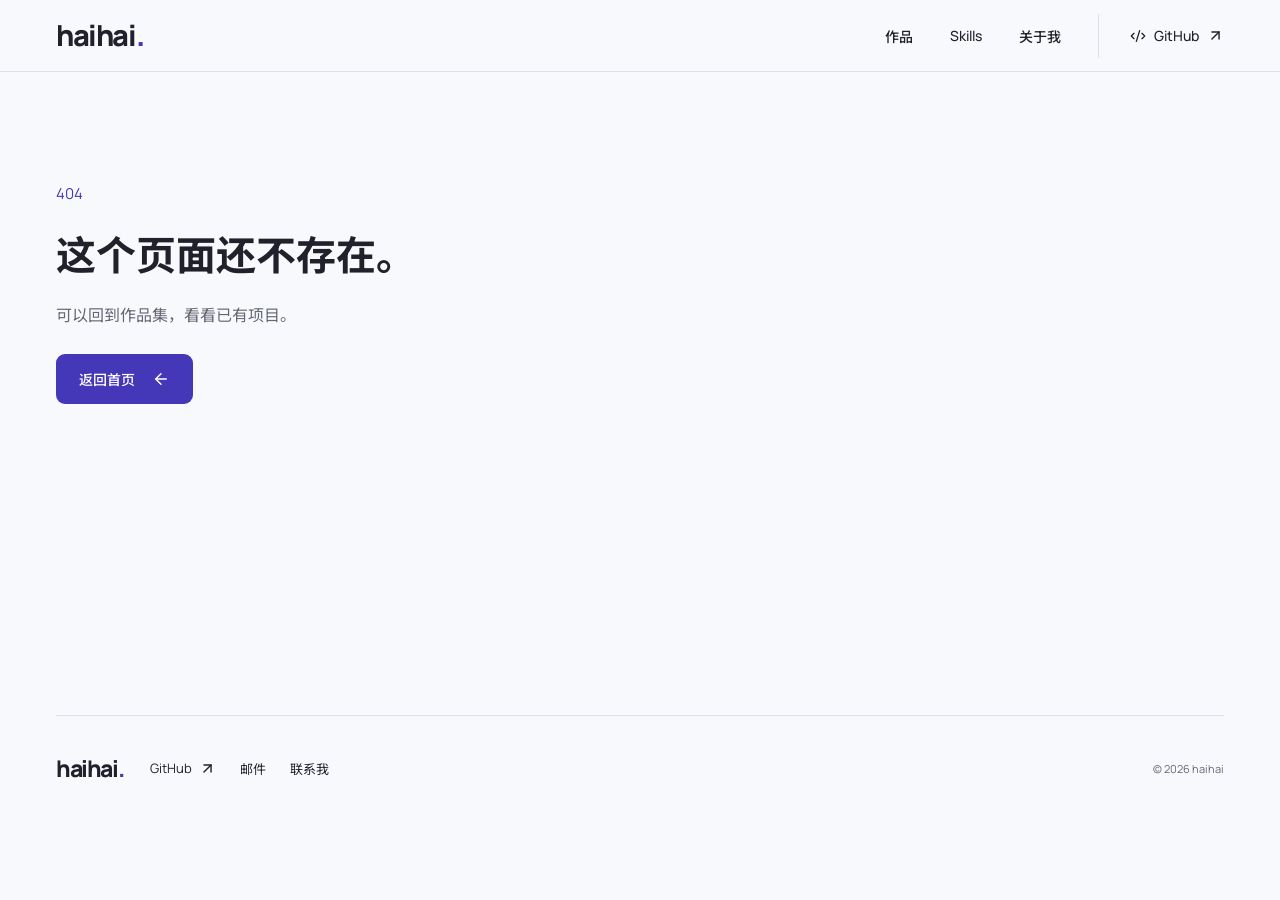
==== commit 5dbc15cd: "Publish optimized portfolio release 2026-10-15-compact" ====
--- a/projects/campus-pilot/index.html
+++ b/projects/campus-pilot/index.html
@@ -18,8 +18,8 @@
     <meta name="twitter:title" content="CampusPilot — haihai / AI 作品集" />
     <meta name="twitter:description" content="CampusPilot：把分散的入学资料，变成有依据的回答和可执行的办理清单。" />
     <title>CampusPilot — haihai / AI 作品集</title>
-    <script type="module" crossorigin src="/assets/index-CX5y5jsc.js"></script>
-    <link rel="stylesheet" crossorigin href="/assets/index-xXXMMQeO.css">
+    <script type="module" crossorigin src="/assets/index-D2UxwOs6.js"></script>
+    <link rel="stylesheet" crossorigin href="/assets/index-D9NZY2dj.css">
   </head>
   <body>
     <div id="root"></div>
--- a/assets/index-D9NZY2dj.css
+++ b/assets/index-D9NZY2dj.css
@@ -0,0 +1 @@
+:root{--page:#f8f9fc;--surface:#fff;--ink:#20212b;--muted:#656774;--accent:#4437b8;--line:#dde0e8;--lilac:#eae5fa;--blue:#e3edf6;--peach:#f4e8dd;color:var(--ink);background:var(--page);font-family:Manrope Variable,Noto Sans SC,Microsoft YaHei,sans-serif;font-synthesis:none;text-rendering:optimizeLegibility}*{box-sizing:border-box}html{scroll-behavior:smooth;scroll-padding-top:100px}body{margin:0;min-width:320px;-webkit-font-smoothing:antialiased}button,input{font:inherit}button,a,input{-webkit-tap-highlight-color:transparent}button{cursor:pointer}a{color:inherit;text-decoration:none}p,h1,h2,h3{margin:0}svg{flex-shrink:0}::selection{background:#dbd4f8;color:#20212b}:focus-visible{outline:3px solid var(--accent);outline-offset:5px;border-radius:3px}main:focus{outline:none}.container{width:min(1200px,calc(100% - 112px));margin-inline:auto}.sr-only{position:absolute;width:1px;height:1px;padding:0;overflow:hidden;clip:rect(0,0,0,0);white-space:nowrap;border:0}.skip-link{position:fixed;top:10px;left:16px;transform:translateY(-150%);background:#fff;padding:16px;z-index:30}.skip-link:focus{transform:translateY(0)}.header{height:72px;position:sticky;top:0;z-index:20;background:var(--page);border-bottom:1px solid var(--line)}.header-inner{height:100%;display:flex;align-items:center;justify-content:space-between}.wordmark{font-size:29px;font-weight:800;letter-spacing:-1.4px;line-height:1}.brand-dot{color:var(--accent)}.navigation{display:flex;align-items:center;gap:37px;font-size:14px;font-weight:500}.navigation>a{display:flex;align-items:center;gap:8px;min-height:44px;transition:color .16s}.navigation>a:hover{color:var(--accent)}.navigation .nav-github{padding-left:31px;border-left:1px solid var(--line)}.menu-toggle{display:none;background:transparent;border:none;min-height:44px;min-width:44px;align-items:center;justify-content:center}.hero{padding-top:58px}.hero-layout{display:grid;grid-template-columns:1.65fr 1fr;gap:40px;align-items:end;padding-top:36px}.hero h1{font-size:clamp(70px,7.4vw,106px);line-height:1.06;font-weight:600;letter-spacing:-7px}.hero-description{padding:0 0 5px 19px}.hero-chinese{font-size:26px;line-height:1.65;font-weight:500;letter-spacing:-.6px}.hero-copy{color:var(--muted);line-height:1.9;font-size:14px;margin-top:18px}.button{display:inline-flex;align-items:center;justify-content:center;gap:17px;min-height:50px;padding:14px 22px;font-size:14px;border:1px solid transparent;border-radius:9px;font-weight:500;transition:background .18s,transform .18s}.button-primary{color:#fff;background:var(--accent)}.button-primary:hover{background:#352994;transform:translateY(-2px)}.button-secondary{background:#fff;border-color:var(--line);color:var(--ink)}.hero-actions{display:flex;flex-wrap:wrap;gap:12px;margin-top:24px}.hero-actions .button{gap:10px}.hero-bottom{border-bottom:1px solid var(--line);display:flex;justify-content:space-between;margin-top:61px;padding-bottom:28px;font-size:12px;color:var(--muted)}.hero-bottom p{letter-spacing:.25px}.section{padding-top:66px}.section-heading{display:flex;justify-content:space-between;align-items:flex-end;margin-bottom:32px;gap:24px}.section-kicker{color:var(--muted);font-size:12px;font-weight:500;margin-bottom:13px}h2{font-size:29px;line-height:1.55;font-weight:500;letter-spacing:-.8px}.text-link{display:inline-flex;align-items:center;gap:10px;font-size:13px;font-weight:500;min-height:44px}.text-link:hover{color:var(--accent)}.featured-grid{display:grid;grid-template-columns:repeat(3,minmax(0,1fr));gap:18px}.lilac{background:var(--lilac)}.blue{background:var(--blue)}.peach{background:var(--peach)}.featured-card{border-radius:15px;padding:26px;min-width:0;min-height:440px;display:flex;flex-direction:column}.card-top{display:flex;align-items:center;justify-content:space-between;gap:12px;font-size:12px;color:#505264;min-height:28px}.card-title{margin-top:24px}.card-title h3{font-size:30px;letter-spacing:-1.1px;font-weight:600;line-height:1.3}.card-description{margin-top:16px;font-size:14px;line-height:1.9;color:#41434f;min-height:54px}.featured-highlights{list-style:none;padding:18px 0 0;margin:20px 0 25px;border-top:1px solid rgb(32 33 43 / 15%);display:grid;gap:10px}.featured-highlights li{display:flex;align-items:baseline;gap:9px;font-size:13px;line-height:1.9;color:#41434f}.featured-highlights svg{align-self:start;margin-top:5px;color:var(--accent)}.card-bottom{margin-top:auto;padding-top:20px;border-top:1px solid rgb(32 33 43 / 15%)}.featured-stack{display:flex;flex-wrap:wrap;gap:6px 14px;list-style:none;padding:0;margin:0;color:#50515e;font-size:11px;line-height:1.8}.featured-actions{display:flex;align-items:center;justify-content:space-between;gap:12px;margin-top:18px}.featured-source,.featured-detail{display:inline-flex;align-items:center;justify-content:center;gap:7px;min-height:44px;font-size:12px;font-weight:500}.featured-source{background:var(--ink);color:#fff;padding:10px 13px;border-radius:9px}.featured-source:hover{background:var(--accent)}.featured-detail:hover{color:var(--accent)}.work{padding-top:76px}.section-note{color:var(--muted);font-size:13px;line-height:1.8}.collection-controls{display:flex;justify-content:space-between;align-items:center;gap:24px;margin-top:39px}.filters{display:flex;gap:7px;flex-wrap:wrap}.filter{min-height:44px;border:0;padding:9px 18px;border-radius:7px;color:var(--muted);background:transparent;font-size:13px}.filter:hover{background:#eeedf6;color:var(--ink)}.filter.active{background:var(--ink);color:#fff}.search{display:flex;gap:10px;align-items:center;color:var(--muted);border:1px solid var(--line);background:var(--surface);border-radius:8px;padding:0 13px;height:44px;width:235px}.search input{background:transparent;border:0;outline:none;width:100%;font-size:12px;color:var(--ink);min-width:0}.search:focus-within{outline:2px solid var(--accent);outline-offset:3px}.search input:focus-visible{outline:none}.result-count{margin-top:26px;margin-bottom:9px;font-size:11px;color:var(--muted)}.project-row{display:grid;grid-template-columns:48px minmax(0,1fr) 100px 22px;gap:23px;align-items:center;min-height:100px;border-top:1px solid var(--line);padding:17px 6px;transition:background .15s}.project-row:last-child{border-bottom:1px solid var(--line)}.project-row:hover{background:#f0f1f7}.project-symbol{width:48px;height:48px;display:flex;align-items:center;justify-content:center;border-radius:12px}.row-title h3{font-size:17px;font-weight:600;line-height:1.4;letter-spacing:-.6px}.row-title p{color:var(--muted);font-size:13px;margin-top:6px;line-height:1.8;max-width:65ch}.row-category{color:var(--muted);font-size:11px;text-align:right}.row-arrow{transition:transform .15s}.project-row:hover .row-arrow{transform:translate(2px,-2px);color:var(--accent)}.empty-state{text-align:center;padding:58px 16px;border-block:1px solid var(--line)}.empty-state>svg{color:var(--muted);margin-bottom:16px}.empty-state h3{font-size:19px;font-weight:500}.empty-state p{color:var(--muted);font-size:14px;margin:13px 0 20px}.about{padding-top:64px;margin-top:60px;border-top:1px solid var(--line)}.about-introduction{max-width:1000px}.about h2{display:flex;align-items:center;gap:20px;font-size:clamp(34px,4vw,52px);line-height:1.35;font-weight:700;letter-spacing:-1.8px}.about-greeting{color:var(--accent);transform:rotate(-14deg)}.about-tags{display:flex;flex-wrap:wrap;list-style:none;padding:0;margin:24px 0 0;font-size:17px;line-height:1.9;color:var(--muted)}.about-tags li{display:flex;align-items:center;white-space:nowrap}.about-tags li:not(:last-child):after{content:"/";margin-inline:11px;color:var(--muted)}.about-story{margin-top:25px;max-width:960px;font-size:17px;line-height:2;color:var(--ink)}.about-story p+p{margin-top:14px}.about-actions{display:flex;flex-wrap:wrap;align-items:center;gap:14px;margin-top:32px}.about-contact{min-height:52px;padding:14px 23px;display:inline-flex;align-items:center;justify-content:center;gap:10px;border-radius:9px;border:1px solid transparent;font-size:14px;font-weight:600}.about-email{background:var(--accent);color:#fff}.about-email:hover{background:#352994}.about-wechat{background:#eceef3;color:var(--ink)}.about-wechat:hover{background:#e0e3ed}.about-wechat:disabled{cursor:wait}.about-github{background:transparent;border-color:var(--line);color:var(--ink)}.about-github:hover{border-color:var(--accent);color:var(--accent)}.about-copy-feedback{font-size:13px;color:var(--muted);line-height:1.9;min-height:25px;margin-top:12px}.about-copy-feedback input{margin-top:8px;background:var(--surface);border:1px solid var(--line);border-radius:7px;color:var(--ink);max-width:100%;padding:10px 13px;font-size:14px}.footer{padding-block:30px;margin-top:58px;border-top:1px solid var(--line);display:flex;align-items:center;gap:27px}.footer-links{display:flex;align-items:center;gap:24px}.footer-links a{display:inline-flex;align-items:center;gap:7px;min-height:44px;font-size:13px}.footer-links a:hover{color:var(--accent)}.footer .wordmark{font-size:23px}.footer>span{font-size:11px;color:var(--muted)}.footer>span{margin-left:auto}.back-link{display:inline-flex;align-items:center;gap:8px;color:var(--muted);font-size:13px;min-height:44px}.back-link:hover{color:var(--accent)}.detail-hero{padding-top:39px;padding-bottom:63px;border-bottom:1px solid var(--line)}.detail-heading{display:flex;justify-content:space-between;gap:70px;margin-top:45px}.detail-heading>div:first-child{max-width:820px}.detail-category{color:var(--accent);font-size:13px;display:flex;align-items:center;gap:17px}.detail-category span{color:var(--muted);font-size:11px;border-left:1px solid var(--line);padding-left:17px}.detail-heading h1{font-size:clamp(38px,5vw,70px);letter-spacing:-3px;line-height:1.3;font-weight:600;margin-top:17px;overflow-wrap:anywhere}.detail-subtitle{font-size:20px;margin-top:17px;line-height:1.6}.detail-summary{color:var(--muted);font-size:14px;line-height:1.9;margin-top:20px;max-width:54ch}.detail-heading .button{margin-top:28px}.detail-symbol{align-self:center;width:166px;height:184px;flex-shrink:0;border-radius:23px;display:flex;flex-direction:column;gap:21px;align-items:center;justify-content:center;color:#4b4b64}.detail-symbol span{font-size:13px}.detail-body{display:grid;grid-template-columns:230px 1fr;gap:75px;margin-top:65px}.detail-aside{align-self:start;position:sticky;top:100px}.detail-aside>p,.detail-stack>p{font-size:11px;color:var(--muted);margin-bottom:17px}.detail-aside nav{display:flex;flex-direction:column;gap:2px}.detail-aside nav a{font-size:13px;min-height:40px;display:flex;align-items:center}.detail-aside nav a:hover{color:var(--accent)}.detail-stack{margin-top:42px;display:flex;flex-direction:column;align-items:start;gap:10px}.detail-stack>p{margin-bottom:5px}.detail-stack>span{font-size:12px;background:#edeff5;padding:7px 11px;border-radius:5px}.detail-article{max-width:775px}.detail-article section{padding-bottom:56px;margin-bottom:48px;border-bottom:1px solid var(--line)}.detail-article h2{font-size:27px;margin-bottom:23px}.detail-article p{font-size:15px;line-height:2;color:var(--muted)}.detail-article .section-kicker{font-size:12px;margin-bottom:13px}.detail-article h3{font-size:17px;font-weight:500;margin-bottom:12px}.approach-list{display:flex;flex-direction:column;gap:28px;margin-top:33px}.approach-list>div{display:flex;gap:18px}.approach-check{width:26px;height:26px;background:var(--lilac);display:flex;align-items:center;justify-content:center;border-radius:50%;flex-shrink:0;margin-top:2px;color:var(--accent)}.outcome{margin-top:34px;padding:27px 29px;border-radius:11px}.outcome>span{font-size:12px}.outcome>p{color:var(--ink);margin-top:12px;font-size:16px}.next-project{padding-top:12px;padding-bottom:58px;border-bottom:1px solid var(--line);display:flex;align-items:center;justify-content:space-between;gap:30px}.next-project span{font-size:12px;color:var(--muted)}.next-project h2{margin-top:17px;font-size:33px}.next-project p{margin-top:7px;color:var(--muted);font-size:13px}.next-arrow{width:57px;height:57px;display:flex;align-items:center;justify-content:center;border:1px solid var(--line);border-radius:50%}.next-arrow:hover{background:var(--lilac)}.not-found{padding-block:110px;min-height:65vh}.not-found>span{color:var(--accent);font-size:15px}.not-found h1{font-size:40px;margin-top:20px}.not-found p{margin-top:20px;color:var(--muted)}.not-found .button{margin-top:28px}@media(min-width:1600px){.hero h1{font-size:110px}}@media(max-width:1120px){.container{width:calc(100% - 72px)}.hero-layout{grid-template-columns:1.4fr 1fr;gap:28px}.hero h1{font-size:82px;letter-spacing:-5px}.hero-description{padding-left:0}.hero-chinese{font-size:23px}.project-row{grid-template-columns:44px minmax(0,1fr) 22px;gap:17px}.row-category{display:none}.detail-body{grid-template-columns:170px 1fr;gap:40px}}@media(max-width:850px){.hero{padding-top:54px}.hero-layout{grid-template-columns:1fr;gap:31px}.hero h1{font-size:clamp(70px,10vw,92px);letter-spacing:-5px}.hero-description{display:grid;grid-template-columns:1fr 1fr;gap:0 27px;align-items:start}.hero-copy{margin-top:0}.hero-actions{grid-column:2;margin-top:17px}.hero-chinese{grid-row:1 / span 2}.hero-bottom{margin-top:42px}.project-row{grid-template-columns:44px 1fr 22px;gap:19px;min-height:100px}.section-note{display:none}.detail-heading{gap:35px}.detail-symbol{width:125px;height:150px}.detail-body{grid-template-columns:1fr;gap:40px}.detail-aside{position:static;padding-bottom:23px;border-bottom:1px solid var(--line)}.detail-aside nav{flex-direction:row;gap:24px;flex-wrap:wrap}.detail-stack{flex-direction:row;flex-wrap:wrap;gap:9px;margin-top:19px;align-items:center}.detail-stack>p{margin:0 10px 0 0}}@media(max-width:600px){html{scroll-padding-top:92px}.container{width:calc(100% - 40px)}.header{height:68px}.wordmark{font-size:27px}.menu-toggle{display:flex}.navigation{display:none;position:absolute;top:67px;left:0;right:0;padding:14px 20px;background:var(--page);border-bottom:1px solid var(--line);z-index:10;box-shadow:0 8px 15px #20212b08;gap:6px}.navigation.is-open{display:flex;flex-direction:column;align-items:stretch}.navigation>a{min-height:48px;padding:8px 12px}.navigation .nav-github{border-left:0;padding-left:12px}.hero{padding-top:44px}.hero-layout{padding-top:29px;gap:29px}.hero h1{font-size:clamp(48px,13.2vw,76px);line-height:1.09;letter-spacing:-3.3px}.hero-description{display:block}.hero-chinese{font-size:23px;line-height:1.6}.hero-chinese br{display:none}.hero-copy{margin-top:15px;font-size:13px;line-height:1.9}.desktop-break{display:none}.hero-actions{margin-top:22px}.button{min-height:48px;padding:12px 19px;font-size:13px}.hero-bottom{margin-top:34px;padding-bottom:21px;gap:15px;font-size:10px}.hero-bottom>span{white-space:nowrap}.section{padding-top:50px}.section-heading{align-items:end;gap:12px;margin-bottom:24px}.section-kicker{font-size:10px;margin-bottom:9px}h2{font-size:22px;letter-spacing:-.5px}.section-heading .text-link{font-size:11px;gap:5px;flex-shrink:0}.work{padding-top:68px}.collection-controls{flex-direction:column;align-items:stretch;gap:17px;margin-top:28px}.filters{gap:3px;justify-content:space-between}.filter{min-width:46px;padding:9px 12px;font-size:12px}.search{width:100%}.result-count{margin-top:21px}.project-row{gap:14px;padding-block:18px;grid-template-columns:42px minmax(0,1fr) 20px}.project-symbol{width:42px;height:42px;border-radius:10px}.row-title h3{font-size:15px;letter-spacing:-.5px}.row-title p{font-size:10px}.row-arrow{width:19px}.about{padding-top:49px;margin-top:56px}.about h2{gap:12px;font-size:clamp(27px,7.5vw,39px);letter-spacing:-1px}.about-greeting{width:29px;height:29px}.about-tags{font-size:14px;margin-top:20px;row-gap:4px}.about-tags li:not(:last-child):after{margin-inline:8px}.about-story{font-size:16px;line-height:2;margin-top:23px}.about-actions{margin-top:26px;gap:10px}.about-contact{font-size:13px;min-height:48px;padding:12px 20px}.footer{padding-block:28px;flex-wrap:wrap;gap:17px}.footer>span{font-size:10px}.footer .wordmark{font-size:22px}.detail-hero{padding-top:23px;padding-bottom:35px}.detail-heading{margin-top:30px;gap:0}.detail-heading h1{font-size:39px;letter-spacing:-1.8px}.detail-subtitle{font-size:17px;margin-top:13px}.detail-summary{font-size:13px;margin-top:15px}.detail-symbol{display:none}.detail-body{margin-top:33px;gap:35px}.detail-aside nav{gap:0;justify-content:space-between}.detail-aside nav a{font-size:11px;min-height:44px}.detail-stack{gap:6px}.detail-stack>span{font-size:10px}.detail-article h2{font-size:23px}.detail-article p{font-size:13px}.detail-article section{margin-bottom:35px;padding-bottom:35px}.detail-article h3{font-size:16px}.approach-list>div{gap:12px}.outcome{padding:23px}.outcome>p{font-size:14px}.next-project{padding-bottom:38px}.next-project h2{font-size:26px;overflow-wrap:anywhere}.next-project p{font-size:11px}.next-arrow{width:46px;height:46px;flex-shrink:0}.not-found{padding-block:65px}.not-found h1{font-size:29px}}@media(prefers-reduced-motion:reduce){html{scroll-behavior:auto}*,*:before,*:after{animation:none!important;transition:none!important}}.row-title .row-mobile-summary{display:block}.row-title{min-width:0}.row-title h3{overflow-wrap:anywhere}.skills{padding-top:76px}.skills .section-heading h2{max-width:25ch}.skills-list{display:grid;grid-template-columns:1fr 1fr;gap:0 42px;align-items:start;border-top:1px solid var(--line)}.skill-item{border-bottom:1px solid var(--line);min-width:0;scroll-margin-top:30px}.skill-item summary{list-style:none;cursor:pointer;display:flex;align-items:start;justify-content:space-between;gap:22px;padding:23px 0;min-height:132px}.skill-item summary::-webkit-details-marker{display:none}.skill-item summary:hover h3{color:var(--accent)}.skill-summary h3{font-size:18px;letter-spacing:-.5px;font-weight:600;line-height:1.6}.skill-summary p{font-size:12px;color:var(--accent);margin-top:3px;line-height:1.8}.skill-summary>span{display:block;font-size:13px;line-height:1.85;color:var(--muted);margin-top:10px;max-width:46ch}.skill-toggle{margin-top:6px;color:var(--muted);transition:transform .18s}.skill-item[open] .skill-toggle{transform:rotate(45deg);color:var(--accent)}.skill-content{padding:0 0 25px}.skill-content dl{margin:0}.skill-content dl>div{display:grid;grid-template-columns:74px minmax(0,1fr);gap:15px;margin-bottom:18px}.skill-content dt{font-size:11px;line-height:2;color:var(--muted)}.skill-content dd{margin:0;font-size:13px;line-height:1.9;color:var(--ink);overflow-wrap:anywhere}.skill-bottom{display:flex;align-items:center;justify-content:space-between;gap:16px;padding-top:4px}.skill-bottom>span{font-size:10px;color:var(--muted);line-height:1.8}.skill-bottom .text-link{white-space:nowrap;font-size:12px}.workflow-steps{list-style:none;margin:32px 0 0;padding:0}.workflow-steps li{display:grid;grid-template-columns:34px minmax(0,1fr);column-gap:23px;padding-bottom:31px;position:relative}.workflow-steps li:not(:last-child):before{content:"";position:absolute;width:1px;background:var(--line);left:16px;top:39px;bottom:8px}.step-number{width:34px;height:34px;border-radius:50%;display:flex;align-items:center;justify-content:center;background:var(--lilac);color:var(--accent);font-size:13px;font-weight:600}.workflow-steps h3{margin-top:3px}.workflow-steps li:last-child{padding-bottom:0}.architecture-grid{display:grid;grid-template-columns:1fr 1fr;gap:0 28px;margin-top:32px;border-top:1px solid var(--line)}.architecture-grid>div{padding:25px 0;border-bottom:1px solid var(--line)}.architecture-grid h3{color:var(--ink)}.architecture-grid p{font-size:14px}.detail-aside nav a{line-height:1.65;padding:9px 0}.detail-article{min-width:0}.detail-article section{scroll-margin-top:35px}.detail-article h3{line-height:1.65}.detail-article .section-kicker{color:var(--muted)}@media(max-width:850px){.skills-list{grid-template-columns:1fr;gap:0}.skill-item summary{min-height:0;padding:24px 0}.skill-summary>span{max-width:65ch}.detail-aside nav{justify-content:flex-start;gap:8px 22px}.detail-aside nav a{font-size:12px}.row-title .row-mobile-summary{display:block;color:var(--muted);font-size:12px;line-height:1.85;margin-top:9px;letter-spacing:0}.project-row{align-items:start}.project-symbol,.row-arrow{margin-top:3px}}@media(max-width:600px){.row-title .row-mobile-summary{display:block;color:var(--muted);font-size:12px;line-height:1.85;margin-top:9px;letter-spacing:0}.project-row{align-items:start}.project-symbol,.row-arrow{margin-top:3px}.row-title h3{font-size:16px;line-height:1.55}.row-title>p:not(.row-mobile-summary){line-height:1.75}.skills{padding-top:68px}.skills .section-heading h2{font-size:23px;line-height:1.65;max-width:13ch}.skill-summary h3{font-size:17px}.skill-summary p{font-size:11px}.skill-summary>span{font-size:12px}.skill-content dl>div{grid-template-columns:64px minmax(0,1fr);gap:10px}.skill-content dd{font-size:12px}.skill-bottom{align-items:start}.skill-bottom>span{max-width:22ch}.workflow-steps li{grid-template-columns:29px minmax(0,1fr);column-gap:15px;padding-bottom:27px}.step-number{width:29px;height:29px;font-size:12px}.workflow-steps li:not(:last-child):before{left:14px;top:34px;bottom:6px}.workflow-steps h3{margin-top:0}.architecture-grid{grid-template-columns:1fr;gap:0;margin-top:23px}.architecture-grid>div{padding:20px 0}.architecture-grid p{font-size:13px}.detail-aside nav{gap:2px 20px;justify-content:start}.detail-aside nav a{font-size:11px}.detail-article section{scroll-margin-top:25px}}@media(max-width:1120px){.featured-card{padding:23px}.card-title h3{font-size:27px}.featured-actions{gap:8px}.featured-source{padding-inline:11px}.skills-list{column-gap:30px}}@media(max-width:850px){.featured-grid{grid-template-columns:1fr;gap:16px}.featured-card{min-height:0;padding:28px;display:grid;grid-template-columns:minmax(0,1fr) minmax(0,1fr);gap:0 30px}.card-top{grid-column:1 / -1}.card-title{grid-column:1;margin-top:23px}.card-title h3{font-size:29px}.card-description{grid-column:1;min-height:0;margin-top:14px}.featured-highlights{grid-column:2;grid-row:2 / 4;align-self:center;margin:23px 0 0;padding:0 0 0 24px;border-top:0;border-left:1px solid rgb(32 33 43 / 15%)}.card-bottom{grid-column:1 / -1;margin-top:25px;display:flex;align-items:center;justify-content:space-between;gap:24px}.featured-stack{max-width:50%}.featured-actions{margin:0;gap:20px}}@media(max-width:600px){.featured-card{display:flex;padding:25px;border-radius:13px}.card-title{margin-top:21px}.card-title h3{font-size:29px}.card-description{font-size:14px;line-height:1.9;margin-top:15px}.featured-highlights{border-left:0;border-top:1px solid rgb(32 33 43 / 15%);padding:17px 0 0;margin:19px 0 23px;gap:9px}.card-bottom{display:block;margin-top:auto;padding-top:18px}.featured-stack{max-width:none}.featured-actions{margin-top:17px;gap:10px}.featured-source,.featured-detail{font-size:12px}.featured-source{padding-inline:13px}.footer{gap:16px}.footer-links{gap:17px}.footer-links a{font-size:12px}.footer>span{width:100%;margin-left:0}}@font-face{font-family:Manrope Variable;font-style:normal;font-display:swap;font-weight:200 800;src:url([data-uri]) format("woff2-variations");unicode-range:U+0460-052F,U+1C80-1C8A,U+20B4,U+2DE0-2DFF,U+A640-A69F,U+FE2E-FE2F}@font-face{font-family:Manrope Variable;font-style:normal;font-display:swap;font-weight:200 800;src:url(/assets/manrope-cyrillic-wght-normal-Dvxsihut.woff2) format("woff2-variations");unicode-range:U+0301,U+0400-045F,U+0490-0491,U+04B0-04B1,U+2116}@font-face{font-family:Manrope Variable;font-style:normal;font-display:swap;font-weight:200 800;src:url(/assets/manrope-greek-wght-normal-DL7QRZyv.woff2) format("woff2-variations");unicode-range:U+0370-0377,U+037A-037F,U+0384-038A,U+038C,U+038E-03A1,U+03A3-03FF}@font-face{font-family:Manrope Variable;font-style:normal;font-display:swap;font-weight:200 800;src:url(/assets/manrope-vietnamese-wght-normal-usUDDRr7.woff2) format("woff2-variations");unicode-range:U+0102-0103,U+0110-0111,U+0128-0129,U+0168-0169,U+01A0-01A1,U+01AF-01B0,U+0300-0301,U+0303-0304,U+0308-0309,U+0323,U+0329,U+1EA0-1EF9,U+20AB}@font-face{font-family:Manrope Variable;font-style:normal;font-display:swap;font-weight:200 800;src:url(/assets/manrope-latin-ext-wght-normal-Ch3YOpNY.woff2) format("woff2-variations");unicode-range:U+0100-02BA,U+02BD-02C5,U+02C7-02CC,U+02CE-02D7,U+02DD-02FF,U+0304,U+0308,U+0329,U+1D00-1DBF,U+1E00-1E9F,U+1EF2-1EFF,U+2020,U+20A0-20AB,U+20AD-20C0,U+2113,U+2C60-2C7F,U+A720-A7FF}@font-face{font-family:Manrope Variable;font-style:normal;font-display:swap;font-weight:200 800;src:url(/assets/manrope-latin-wght-normal-DHIcAJRg.woff2) format("woff2-variations");unicode-range:U+0000-00FF,U+0131,U+0152-0153,U+02BB-02BC,U+02C6,U+02DA,U+02DC,U+0304,U+0308,U+0329,U+2000-206F,U+20AC,U+2122,U+2191,U+2193,U+2212,U+2215,U+FEFF,U+FFFD}@font-face{font-family:Noto Sans SC;font-style:normal;font-display:swap;font-weight:400;src:url(/fonts/noto-sans-sc-400.woff2) format("woff2")}@font-face{font-family:Noto Sans SC;font-style:normal;font-display:swap;font-weight:500;src:url(/fonts/noto-sans-sc-500.woff2) format("woff2")}@font-face{font-family:Noto Sans SC;font-style:normal;font-display:swap;font-weight:600;src:url(/fonts/noto-sans-sc-600.woff2) format("woff2")}@font-face{font-family:Noto Sans SC;font-style:normal;font-display:swap;font-weight:700;src:url(/fonts/noto-sans-sc-700.woff2) format("woff2")}
